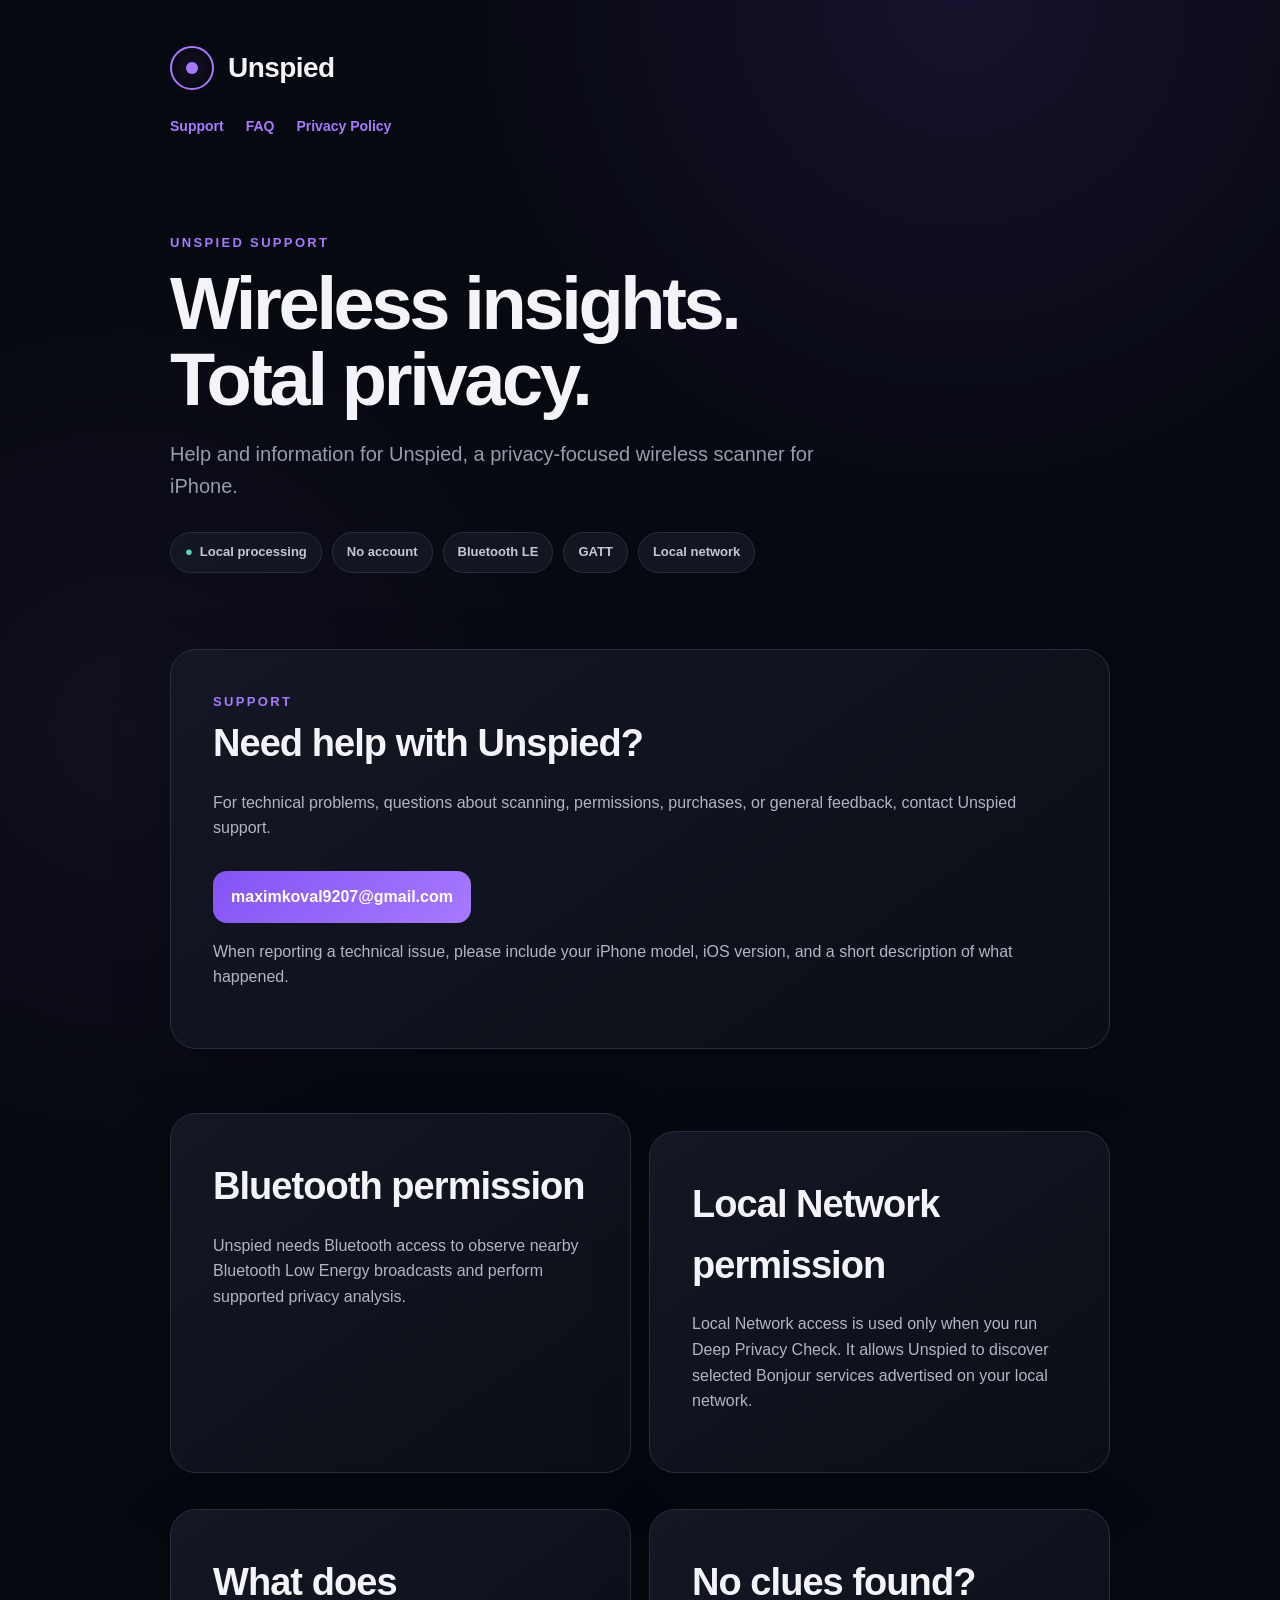
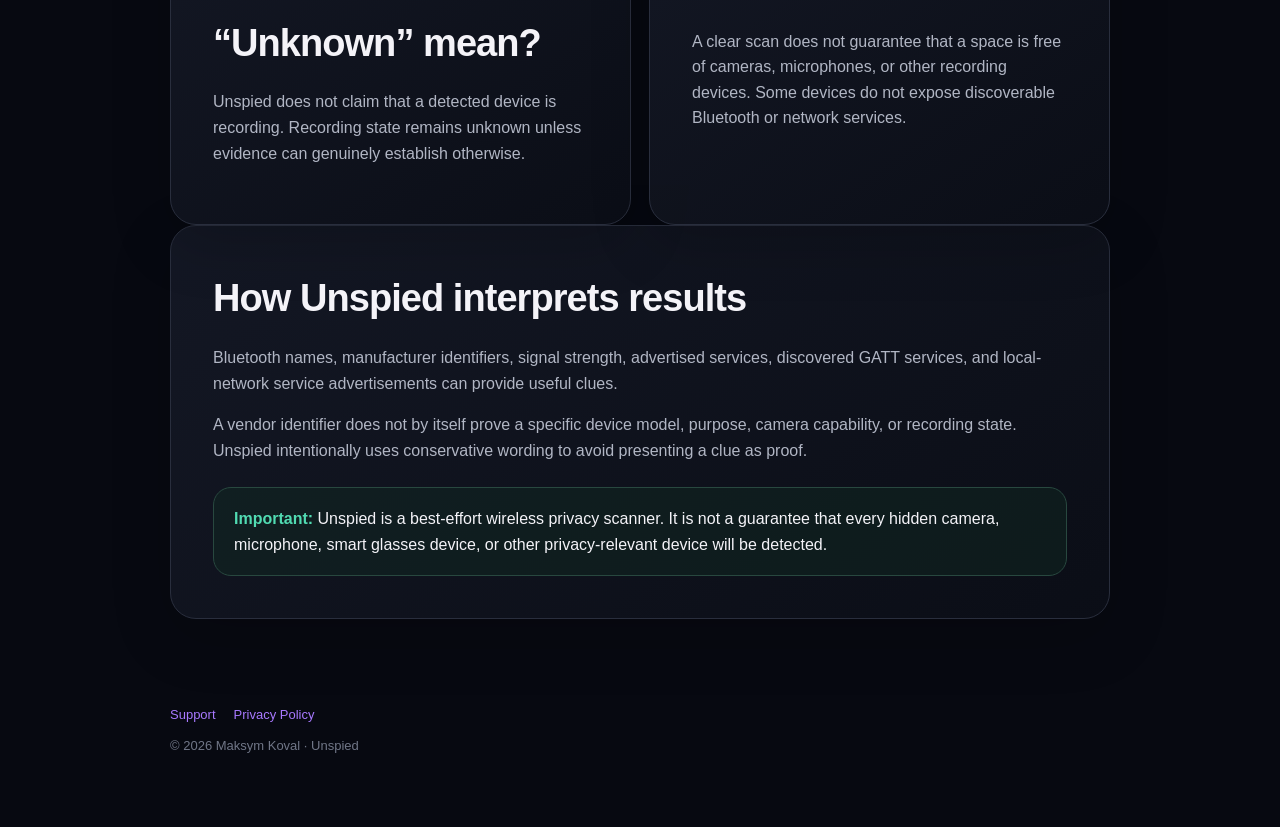
==== index.html @ 08357d12 "feat: publish Unspied support and privacy pages" ====
<!doctype html>
<html lang="en">
<head>
  <meta charset="utf-8">
  <meta name="viewport" content="width=device-width, initial-scale=1">
  <meta name="description" content="Official support for Unspied — Wireless Privacy Scanner.">
  <title>Unspied Support</title>
  <link rel="stylesheet" href="styles.css">
</head>
<body>

<header class="shell">
  <div class="brand">
    <span class="logo" aria-hidden="true"></span>
    <span>Unspied</span>
  </div>

  <nav>
    <a href="#support">Support</a>
    <a href="#faq">FAQ</a>
    <a href="privacy.html">Privacy Policy</a>
  </nav>
</header>

<main>

  <div class="hero shell">
    <div class="eyebrow">Unspied Support</div>
    <h1>Wireless insights.<br>Total privacy.</h1>

    <p class="lead">
      Help and information for Unspied, a privacy-focused wireless scanner
      for iPhone.
    </p>

    <div class="badges">
      <span class="badge green">Local processing</span>
      <span class="badge">No account</span>
      <span class="badge">Bluetooth LE</span>
      <span class="badge">GATT</span>
      <span class="badge">Local network</span>
    </div>
  </div>

  <section id="support" class="shell">
    <div class="card">
      <div class="eyebrow">Support</div>
      <h2>Need help with Unspied?</h2>

      <p>
        For technical problems, questions about scanning, permissions,
        purchases, or general feedback, contact Unspied support.
      </p>

      <a class="contact" href="mailto:maximkoval9207@gmail.com">
        maximkoval9207@gmail.com
      </a>

      <p>
        When reporting a technical issue, please include your iPhone model,
        iOS version, and a short description of what happened.
      </p>
    </div>
  </section>

  <section id="faq" class="shell">
    <div class="grid">

      <div class="card">
        <h2>Bluetooth permission</h2>
        <p>
          Unspied needs Bluetooth access to observe nearby Bluetooth Low
          Energy broadcasts and perform supported privacy analysis.
        </p>
      </div>

      <div class="card">
        <h2>Local Network permission</h2>
        <p>
          Local Network access is used only when you run Deep Privacy Check.
          It allows Unspied to discover selected Bonjour services advertised
          on your local network.
        </p>
      </div>

      <div class="card">
        <h2>What does “Unknown” mean?</h2>
        <p>
          Unspied does not claim that a detected device is recording.
          Recording state remains unknown unless evidence can genuinely
          establish otherwise.
        </p>
      </div>

      <div class="card">
        <h2>No clues found?</h2>
        <p>
          A clear scan does not guarantee that a space is free of cameras,
          microphones, or other recording devices. Some devices do not expose
          discoverable Bluetooth or network services.
        </p>
      </div>

    </div>

    <div class="card">
      <h2>How Unspied interprets results</h2>

      <p>
        Bluetooth names, manufacturer identifiers, signal strength,
        advertised services, discovered GATT services, and local-network
        service advertisements can provide useful clues.
      </p>

      <p>
        A vendor identifier does not by itself prove a specific device model,
        purpose, camera capability, or recording state. Unspied intentionally
        uses conservative wording to avoid presenting a clue as proof.
      </p>

      <div class="notice">
        <strong>Important:</strong>
        Unspied is a best-effort wireless privacy scanner. It is not a
        guarantee that every hidden camera, microphone, smart glasses device,
        or other privacy-relevant device will be detected.
      </div>
    </div>
  </section>

</main>

<footer class="shell">
  <div class="footer-links">
    <a href="https://maximkoval9207.github.io/unspied-support/">Support</a>
    <a href="https://maximkoval9207.github.io/unspied-support/privacy.html">Privacy Policy</a>
  </div>

  <div>© 2026 Maksym Koval · Unspied</div>
</footer>

</body>
</html>
---- styles.css ----
:root {
  color-scheme: dark;
  --bg: #070911;
  --panel: #10131d;
  --panel2: #151925;
  --line: #292e3d;
  --text: #f4f3f8;
  --muted: #969cad;
  --purple: #a879ff;
  --purple2: #8453f5;
  --green: #51dbb2;
}

* {
  box-sizing: border-box;
}

html {
  scroll-behavior: smooth;
}

body {
  margin: 0;
  background:
    radial-gradient(circle at 75% 0%, rgba(132,83,245,.12), transparent 32rem),
    radial-gradient(circle at 10% 30%, rgba(168,121,255,.06), transparent 28rem),
    var(--bg);
  color: var(--text);
  font-family:
    -apple-system, BlinkMacSystemFont, "Segoe UI",
    Helvetica, Arial, sans-serif;
  line-height: 1.6;
}

a {
  color: var(--purple);
  text-decoration: none;
}

a:hover {
  text-decoration: underline;
}

.shell {
  width: min(940px, calc(100% - 36px));
  margin: 0 auto;
}

header {
  padding: 46px 0 24px;
}

.brand {
  display: flex;
  align-items: center;
  gap: 14px;
  font-size: 28px;
  font-weight: 800;
  letter-spacing: -.02em;
}

.logo {
  width: 44px;
  height: 44px;
  border: 2px solid var(--purple);
  border-radius: 50%;
  display: grid;
  place-items: center;
}

.logo::after {
  content: "";
  width: 12px;
  height: 12px;
  background: var(--purple);
  border-radius: 50%;
  box-shadow: 0 0 22px rgba(168,121,255,.55);
}

nav {
  display: flex;
  flex-wrap: wrap;
  gap: 22px;
  margin-top: 24px;
  font-size: 14px;
  font-weight: 700;
}

.hero {
  padding: 72px 0 44px;
}

.eyebrow {
  color: var(--purple);
  text-transform: uppercase;
  letter-spacing: .18em;
  font-size: 13px;
  font-weight: 800;
}

h1 {
  margin: 12px 0 20px;
  max-width: 760px;
  font-size: clamp(42px, 8vw, 74px);
  line-height: 1.03;
  letter-spacing: -.045em;
}

.lead {
  max-width: 700px;
  color: var(--muted);
  font-size: 20px;
}

.badges {
  display: flex;
  flex-wrap: wrap;
  gap: 10px;
  margin: 30px 0 0;
}

.badge {
  border: 1px solid var(--line);
  background: rgba(21,25,37,.8);
  border-radius: 999px;
  padding: 9px 14px;
  color: #c4c8d2;
  font-size: 13px;
  font-weight: 700;
}

.badge.green::before {
  content: "●";
  color: var(--green);
  margin-right: 7px;
}

section {
  padding: 32px 0;
}

.card {
  border: 1px solid var(--line);
  border-radius: 26px;
  background:
    linear-gradient(145deg, rgba(20,24,36,.97), rgba(11,14,22,.97));
  padding: clamp(24px, 5vw, 42px);
  box-shadow: 0 18px 60px rgba(0,0,0,.18);
}

.card + .card {
  margin-top: 18px;
}

h2 {
  margin: 0 0 16px;
  font-size: clamp(28px, 5vw, 38px);
  letter-spacing: -.025em;
}

h3 {
  margin-top: 28px;
  margin-bottom: 8px;
  font-size: 18px;
}

p, li {
  color: #b1b6c4;
}

strong {
  color: var(--text);
}

.contact {
  display: inline-flex;
  align-items: center;
  gap: 10px;
  margin-top: 14px;
  border-radius: 14px;
  padding: 13px 18px;
  background: linear-gradient(135deg, var(--purple2), var(--purple));
  color: white;
  font-weight: 800;
}

.contact:hover {
  text-decoration: none;
  filter: brightness(1.06);
}

.notice {
  margin-top: 24px;
  padding: 18px 20px;
  border: 1px solid #28483f;
  border-radius: 18px;
  background: rgba(17,44,35,.45);
}

.notice strong {
  color: var(--green);
}

.grid {
  display: grid;
  grid-template-columns: repeat(2, minmax(0, 1fr));
  gap: 18px;
}

footer {
  padding: 54px 0 70px;
  color: #707687;
  font-size: 13px;
}

.footer-links {
  display: flex;
  gap: 18px;
  flex-wrap: wrap;
  margin-bottom: 10px;
}

@media (max-width: 680px) {
  .grid {
    grid-template-columns: 1fr;
  }

  .hero {
    padding-top: 42px;
  }
}
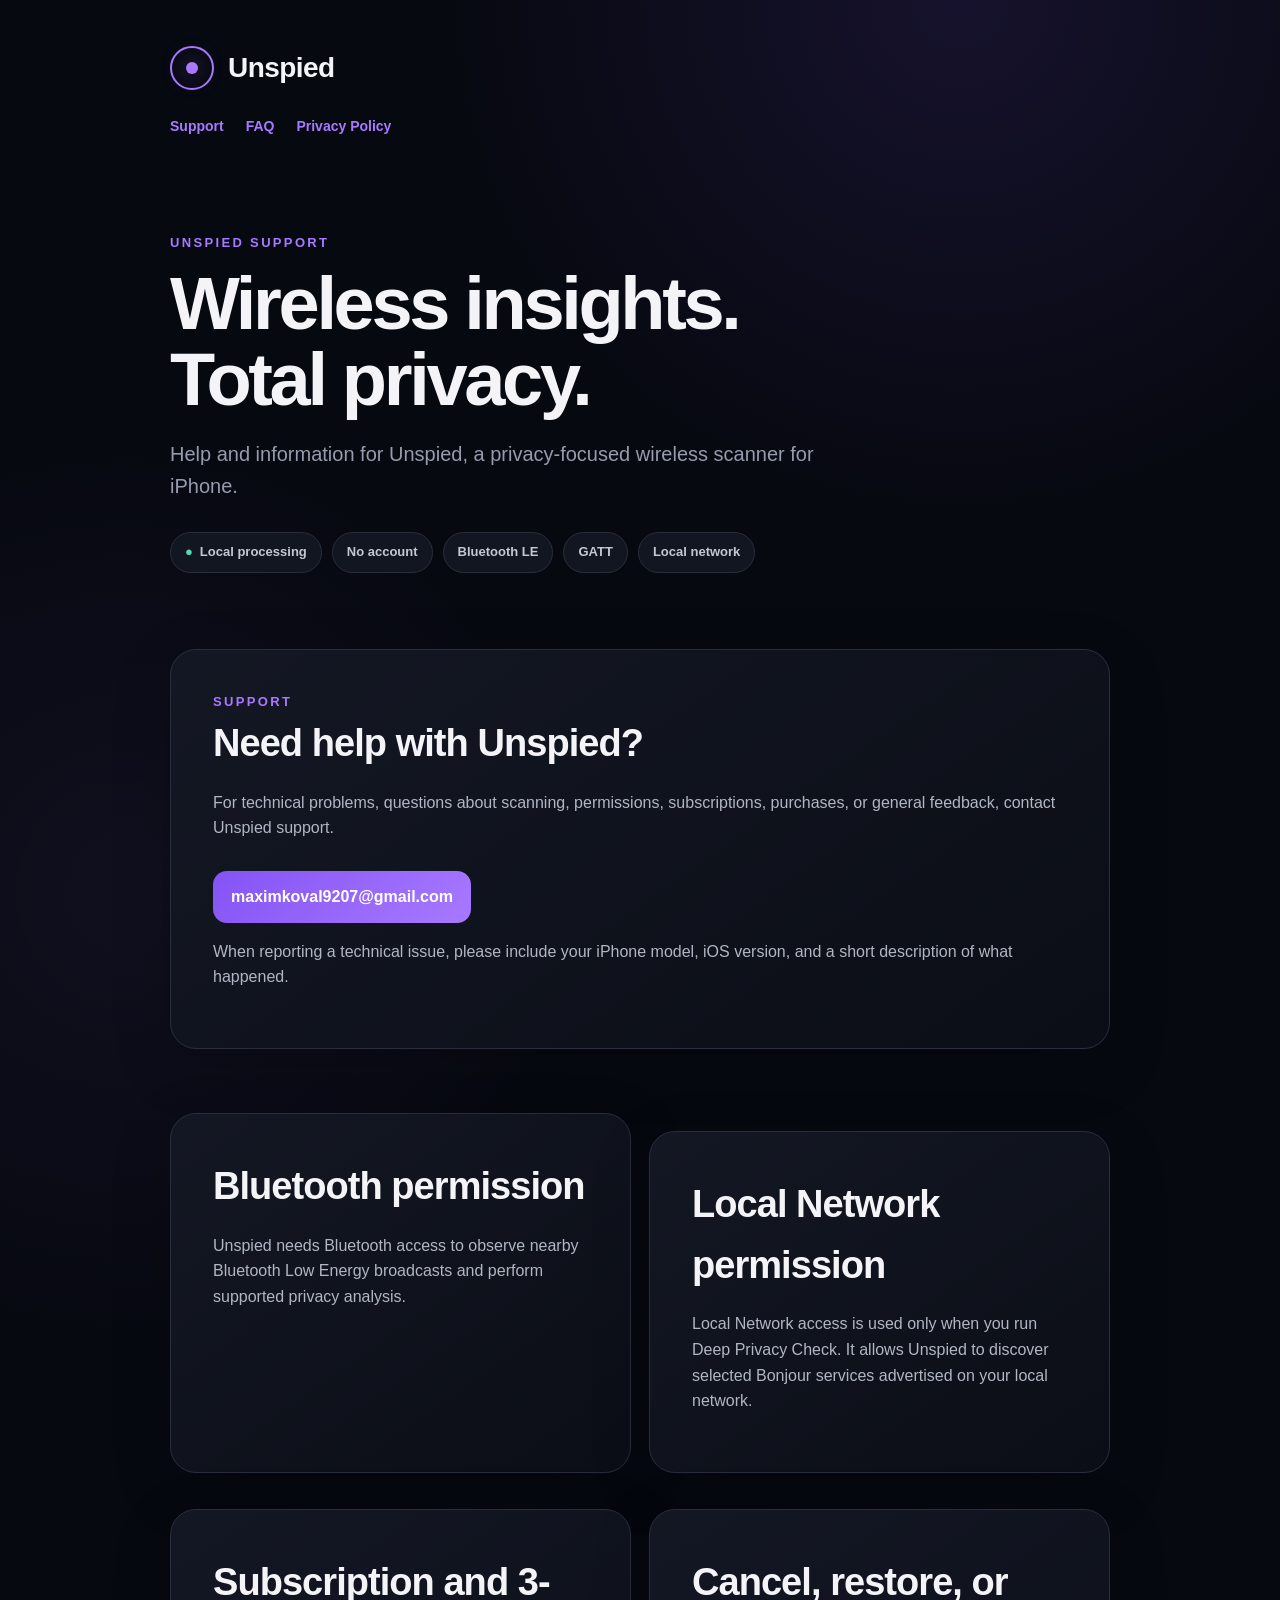
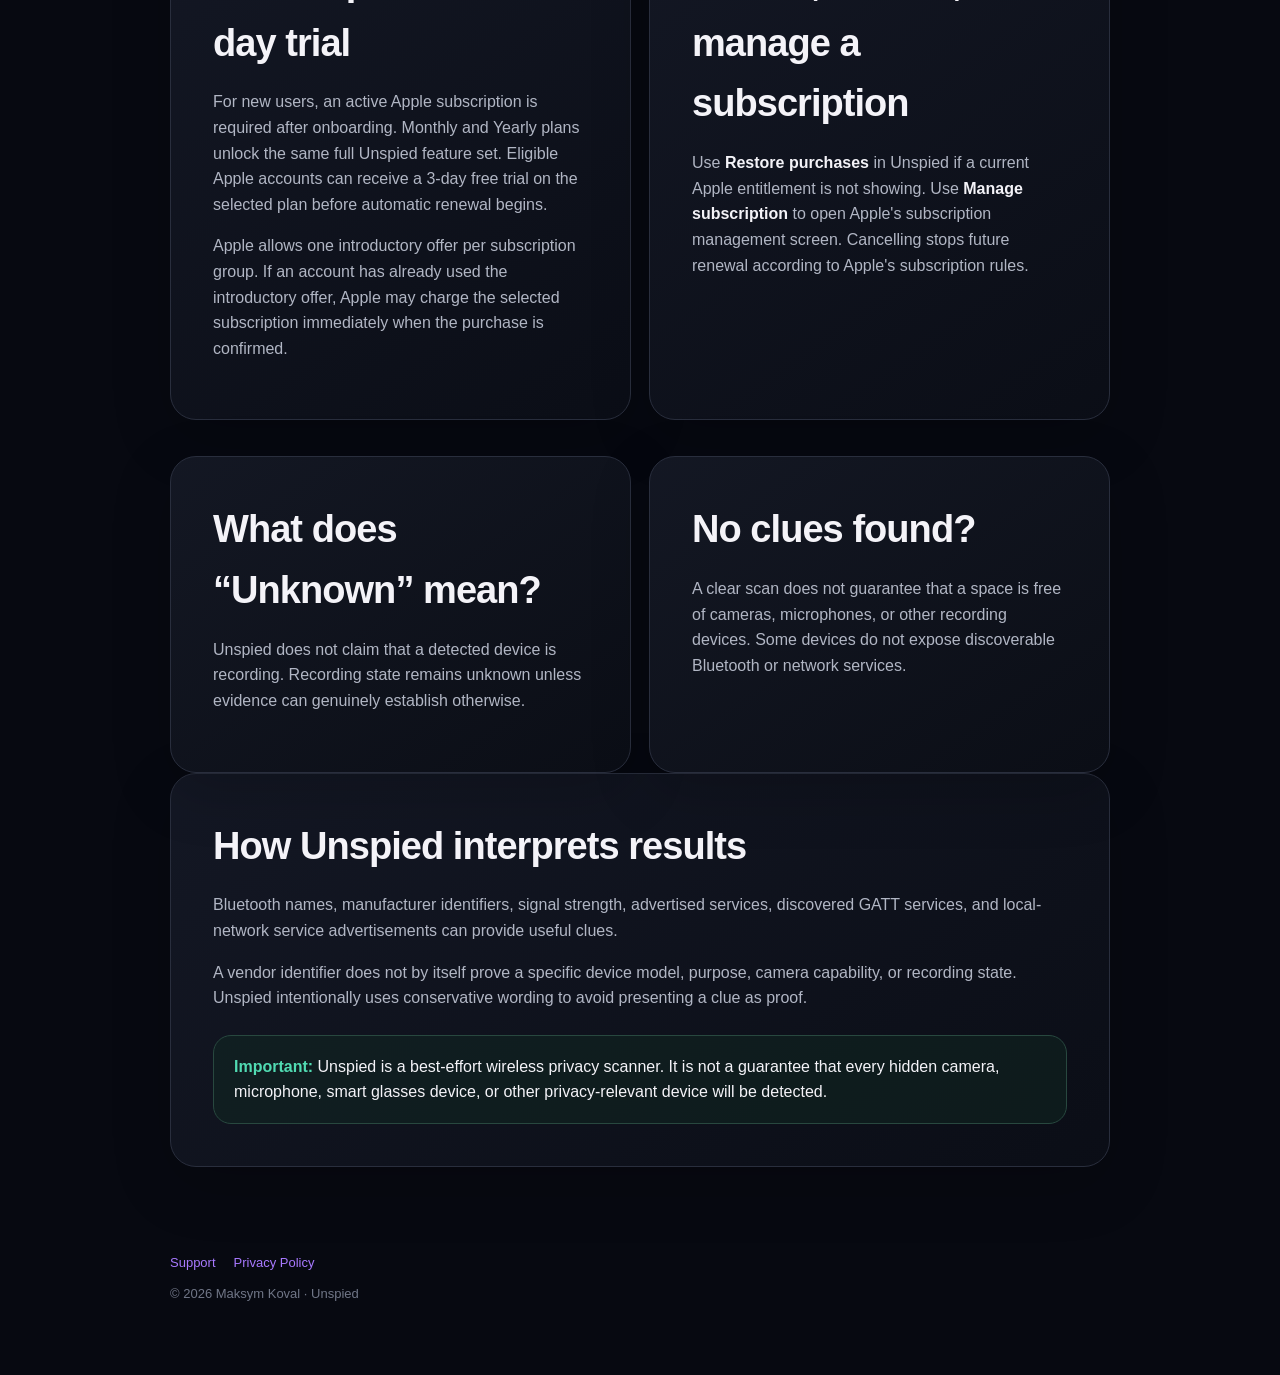
==== commit 334ca194: "docs: add subscription and trial support guidance" ====
--- a/index.html
+++ b/index.html
@@ -49,7 +49,7 @@
 
       <p>
         For technical problems, questions about scanning, permissions,
-        purchases, or general feedback, contact Unspied support.
+        subscriptions, purchases, or general feedback, contact Unspied support.
       </p>
 
       <a class="contact" href="mailto:maximkoval9207@gmail.com">
@@ -80,6 +80,31 @@
           Local Network access is used only when you run Deep Privacy Check.
           It allows Unspied to discover selected Bonjour services advertised
           on your local network.
+        </p>
+      </div>
+
+      <div class="card">
+        <h2>Subscription and 3-day trial</h2>
+        <p>
+          For new users, an active Apple subscription is required after
+          onboarding. Monthly and Yearly plans unlock the same full Unspied
+          feature set. Eligible Apple accounts can receive a 3-day free trial
+          on the selected plan before automatic renewal begins.
+        </p>
+        <p>
+          Apple allows one introductory offer per subscription group. If an
+          account has already used the introductory offer, Apple may charge the
+          selected subscription immediately when the purchase is confirmed.
+        </p>
+      </div>
+
+      <div class="card">
+        <h2>Cancel, restore, or manage a subscription</h2>
+        <p>
+          Use <strong>Restore purchases</strong> in Unspied if a current Apple
+          entitlement is not showing. Use <strong>Manage subscription</strong>
+          to open Apple&apos;s subscription management screen. Cancelling stops
+          future renewal according to Apple&apos;s subscription rules.
         </p>
       </div>
 
@@ -139,4 +164,4 @@
 </footer>
 
 </body>
-</html>+</html>
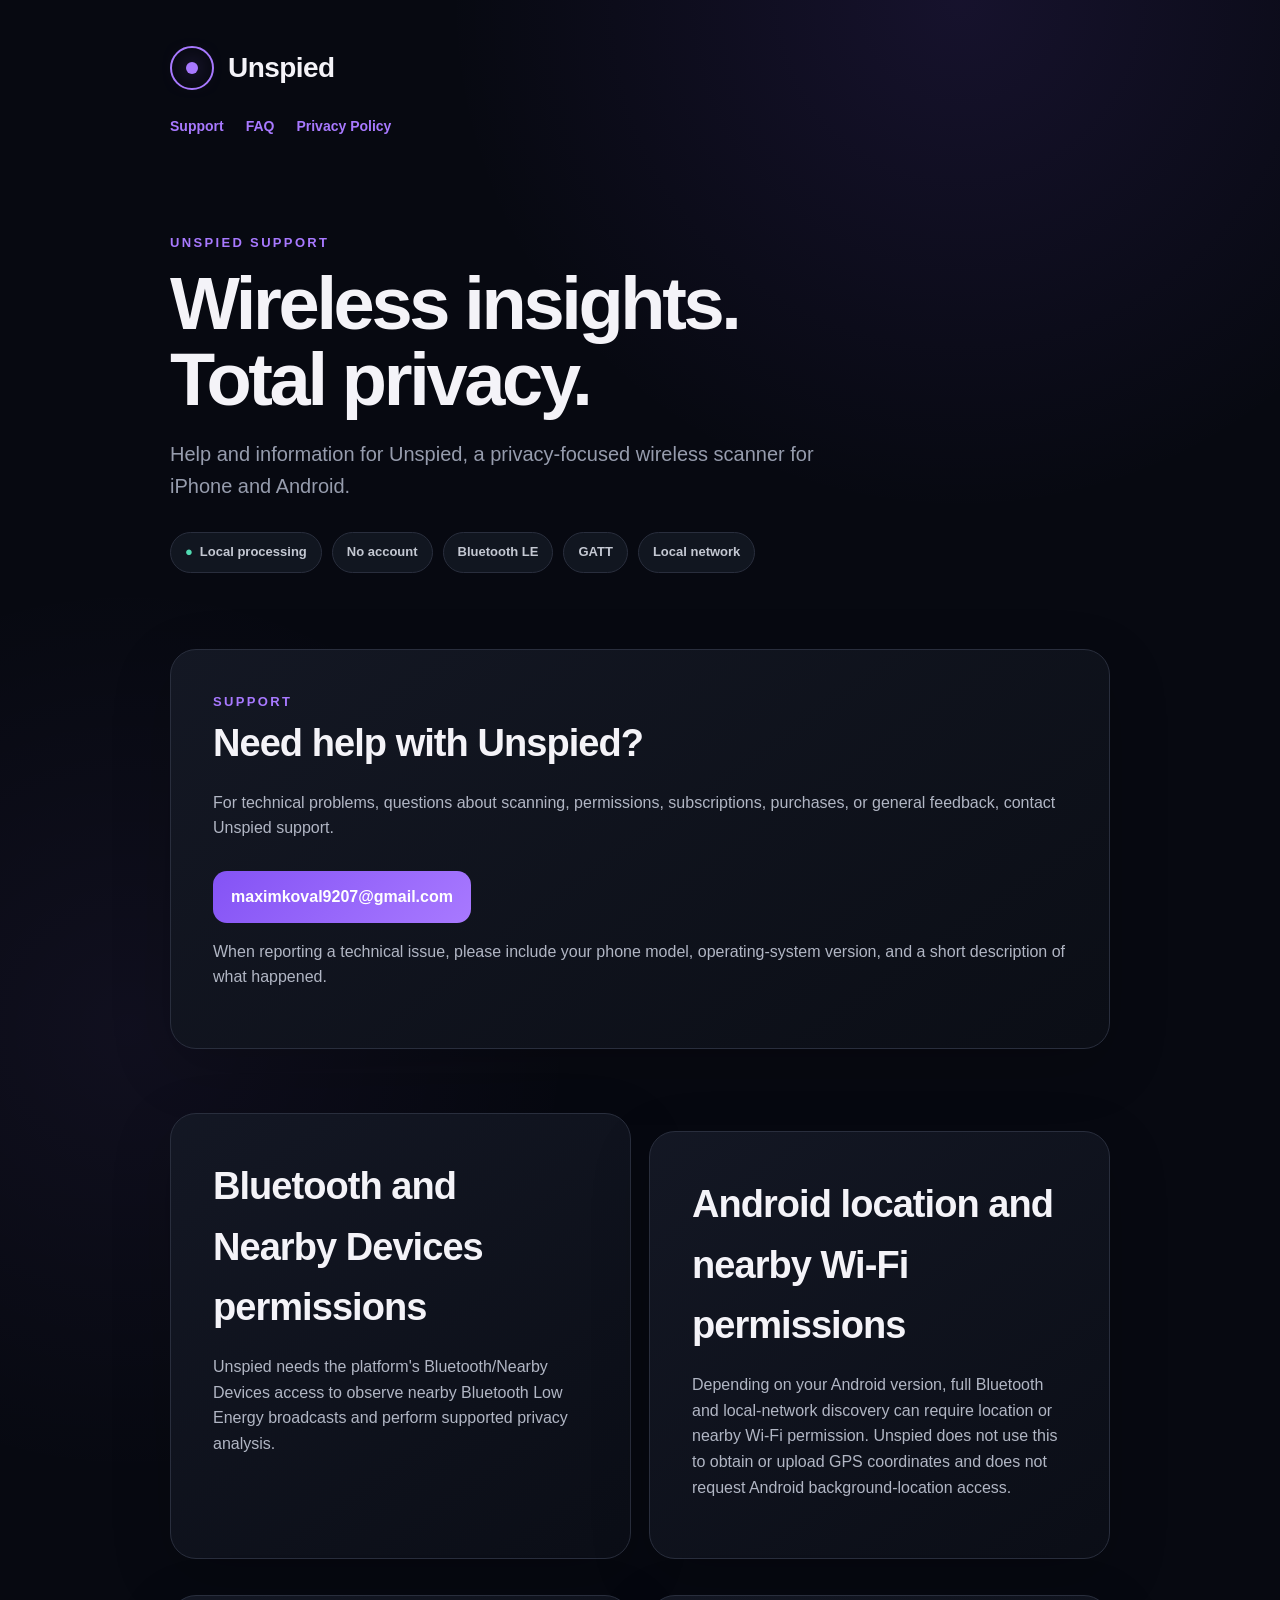
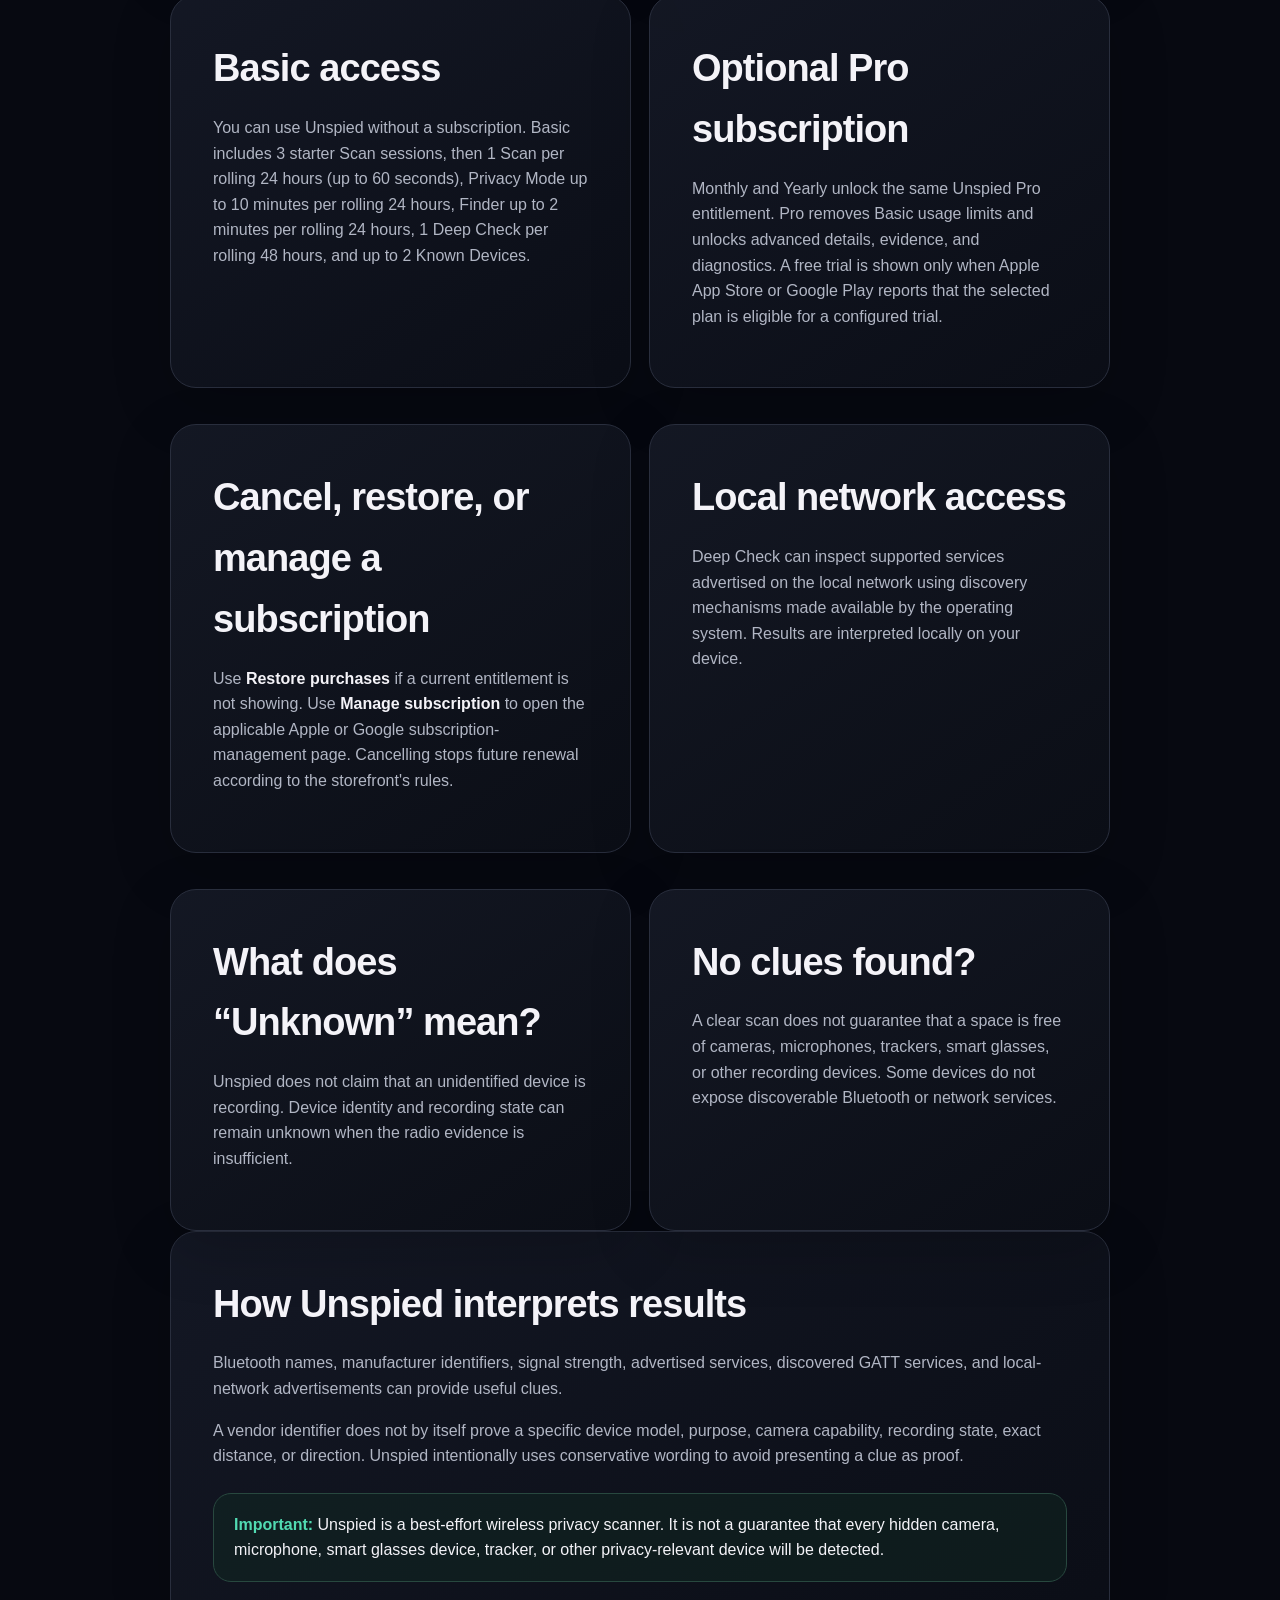
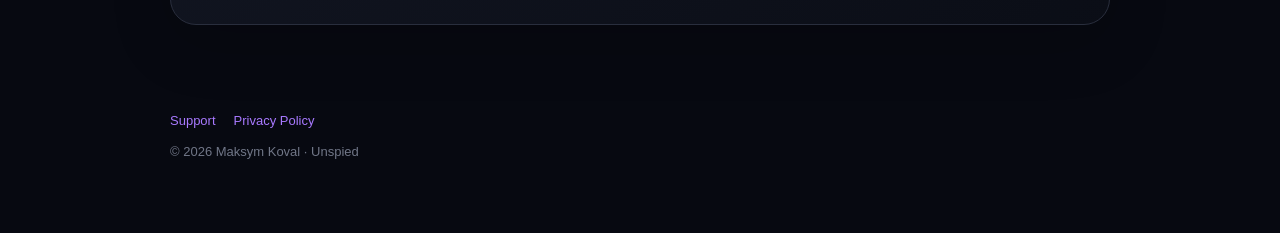
==== commit f93f2dd0: "docs: publish Basic plus optional Pro support model" ====
--- a/index.html
+++ b/index.html
@@ -14,7 +14,6 @@
     <span class="logo" aria-hidden="true"></span>
     <span>Unspied</span>
   </div>
-
   <nav>
     <a href="#support">Support</a>
     <a href="#faq">FAQ</a>
@@ -23,16 +22,13 @@
 </header>
 
 <main>
-
   <div class="hero shell">
     <div class="eyebrow">Unspied Support</div>
     <h1>Wireless insights.<br>Total privacy.</h1>
-
     <p class="lead">
-      Help and information for Unspied, a privacy-focused wireless scanner
-      for iPhone.
+      Help and information for Unspied, a privacy-focused wireless scanner for
+      iPhone and Android.
     </p>
-
     <div class="badges">
       <span class="badge green">Local processing</span>
       <span class="badge">No account</span>
@@ -46,74 +42,84 @@
     <div class="card">
       <div class="eyebrow">Support</div>
       <h2>Need help with Unspied?</h2>
-
       <p>
         For technical problems, questions about scanning, permissions,
         subscriptions, purchases, or general feedback, contact Unspied support.
       </p>
-
-      <a class="contact" href="mailto:maximkoval9207@gmail.com">
-        maximkoval9207@gmail.com
-      </a>
-
+      <a class="contact" href="mailto:maximkoval9207@gmail.com">maximkoval9207@gmail.com</a>
       <p>
-        When reporting a technical issue, please include your iPhone model,
-        iOS version, and a short description of what happened.
+        When reporting a technical issue, please include your phone model,
+        operating-system version, and a short description of what happened.
       </p>
     </div>
   </section>
 
   <section id="faq" class="shell">
     <div class="grid">
-
       <div class="card">
-        <h2>Bluetooth permission</h2>
+        <h2>Bluetooth and Nearby Devices permissions</h2>
         <p>
-          Unspied needs Bluetooth access to observe nearby Bluetooth Low
-          Energy broadcasts and perform supported privacy analysis.
+          Unspied needs the platform's Bluetooth/Nearby Devices access to observe
+          nearby Bluetooth Low Energy broadcasts and perform supported privacy analysis.
         </p>
       </div>
 
       <div class="card">
-        <h2>Local Network permission</h2>
+        <h2>Android location and nearby Wi-Fi permissions</h2>
         <p>
-          Local Network access is used only when you run Deep Privacy Check.
-          It allows Unspied to discover selected Bonjour services advertised
-          on your local network.
+          Depending on your Android version, full Bluetooth and local-network
+          discovery can require location or nearby Wi-Fi permission. Unspied does
+          not use this to obtain or upload GPS coordinates and does not request
+          Android background-location access.
         </p>
       </div>
 
       <div class="card">
-        <h2>Subscription and 3-day trial</h2>
+        <h2>Basic access</h2>
         <p>
-          For new users, an active Apple subscription is required after
-          onboarding. Monthly and Yearly plans unlock the same full Unspied
-          feature set. Eligible Apple accounts can receive a 3-day free trial
-          on the selected plan before automatic renewal begins.
+          You can use Unspied without a subscription. Basic includes 3 starter
+          Scan sessions, then 1 Scan per rolling 24 hours (up to 60 seconds),
+          Privacy Mode up to 10 minutes per rolling 24 hours, Finder up to
+          2 minutes per rolling 24 hours, 1 Deep Check per rolling 48 hours,
+          and up to 2 Known Devices.
         </p>
+      </div>
+
+      <div class="card">
+        <h2>Optional Pro subscription</h2>
         <p>
-          Apple allows one introductory offer per subscription group. If an
-          account has already used the introductory offer, Apple may charge the
-          selected subscription immediately when the purchase is confirmed.
+          Monthly and Yearly unlock the same Unspied Pro entitlement. Pro removes
+          Basic usage limits and unlocks advanced details, evidence, and diagnostics.
+          A free trial is shown only when Apple App Store or Google Play reports
+          that the selected plan is eligible for a configured trial.
         </p>
       </div>
 
       <div class="card">
         <h2>Cancel, restore, or manage a subscription</h2>
         <p>
-          Use <strong>Restore purchases</strong> in Unspied if a current Apple
-          entitlement is not showing. Use <strong>Manage subscription</strong>
-          to open Apple&apos;s subscription management screen. Cancelling stops
-          future renewal according to Apple&apos;s subscription rules.
+          Use <strong>Restore purchases</strong> if a current entitlement is not
+          showing. Use <strong>Manage subscription</strong> to open the applicable
+          Apple or Google subscription-management page. Cancelling stops future
+          renewal according to the storefront's rules.
+        </p>
+      </div>
+
+      <div class="card">
+        <h2>Local network access</h2>
+        <p>
+          Deep Check can inspect supported services advertised on the local
+          network using discovery mechanisms made available by the operating system.
+          Results are interpreted locally on your device.
         </p>
       </div>
 
       <div class="card">
         <h2>What does “Unknown” mean?</h2>
         <p>
-          Unspied does not claim that a detected device is recording.
-          Recording state remains unknown unless evidence can genuinely
-          establish otherwise.
+          Unspied does not claim that an unidentified device is recording.
+          Device identity and recording state can remain unknown when the radio
+          evidence is insufficient.
         </p>
       </div>
 
@@ -121,37 +127,32 @@
         <h2>No clues found?</h2>
         <p>
           A clear scan does not guarantee that a space is free of cameras,
-          microphones, or other recording devices. Some devices do not expose
-          discoverable Bluetooth or network services.
+          microphones, trackers, smart glasses, or other recording devices.
+          Some devices do not expose discoverable Bluetooth or network services.
         </p>
       </div>
-
     </div>
 
     <div class="card">
       <h2>How Unspied interprets results</h2>
-
       <p>
-        Bluetooth names, manufacturer identifiers, signal strength,
-        advertised services, discovered GATT services, and local-network
-        service advertisements can provide useful clues.
+        Bluetooth names, manufacturer identifiers, signal strength, advertised
+        services, discovered GATT services, and local-network advertisements can
+        provide useful clues.
       </p>
-
       <p>
         A vendor identifier does not by itself prove a specific device model,
-        purpose, camera capability, or recording state. Unspied intentionally
-        uses conservative wording to avoid presenting a clue as proof.
+        purpose, camera capability, recording state, exact distance, or direction.
+        Unspied intentionally uses conservative wording to avoid presenting a clue as proof.
       </p>
-
       <div class="notice">
         <strong>Important:</strong>
-        Unspied is a best-effort wireless privacy scanner. It is not a
-        guarantee that every hidden camera, microphone, smart glasses device,
-        or other privacy-relevant device will be detected.
+        Unspied is a best-effort wireless privacy scanner. It is not a guarantee
+        that every hidden camera, microphone, smart glasses device, tracker, or
+        other privacy-relevant device will be detected.
       </div>
     </div>
   </section>
-
 </main>
 
 <footer class="shell">
@@ -159,7 +160,6 @@
     <a href="https://maximkoval9207.github.io/unspied-support/">Support</a>
     <a href="https://maximkoval9207.github.io/unspied-support/privacy.html">Privacy Policy</a>
   </div>
-
   <div>© 2026 Maksym Koval · Unspied</div>
 </footer>
 
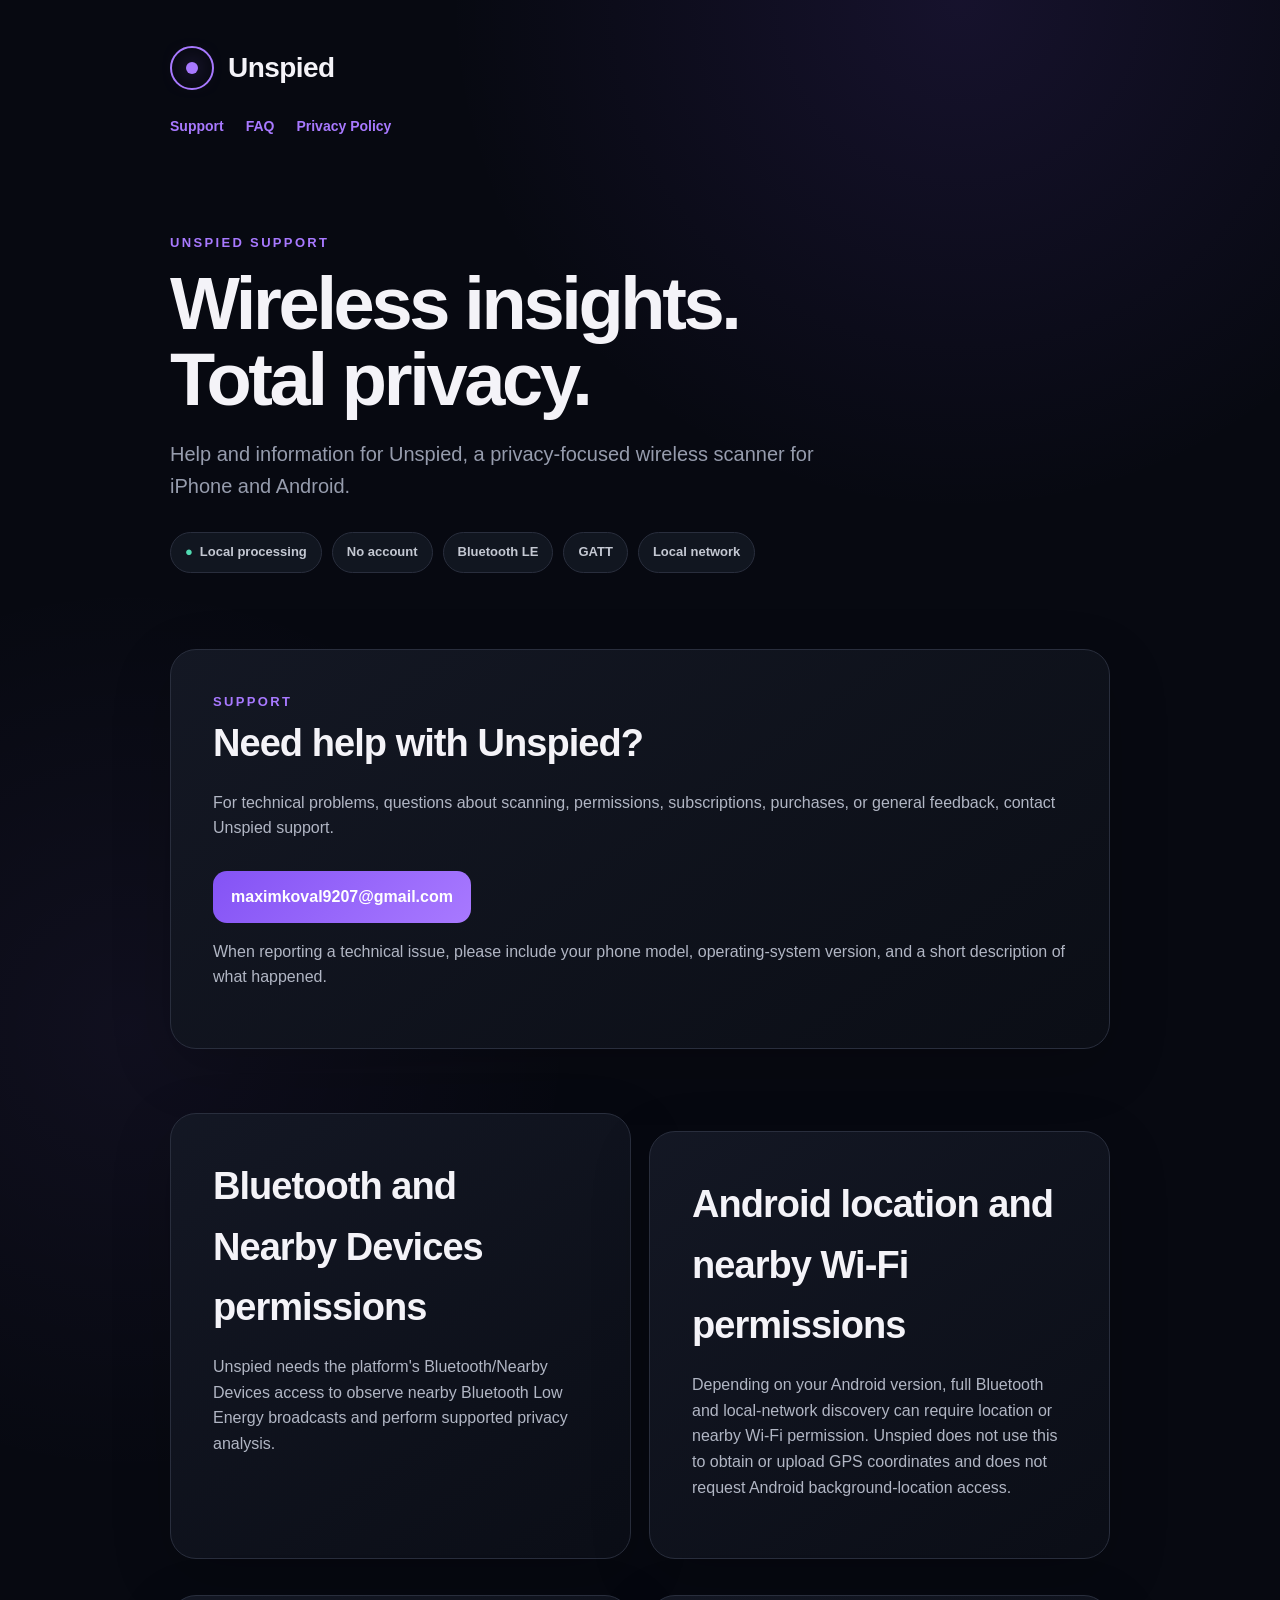
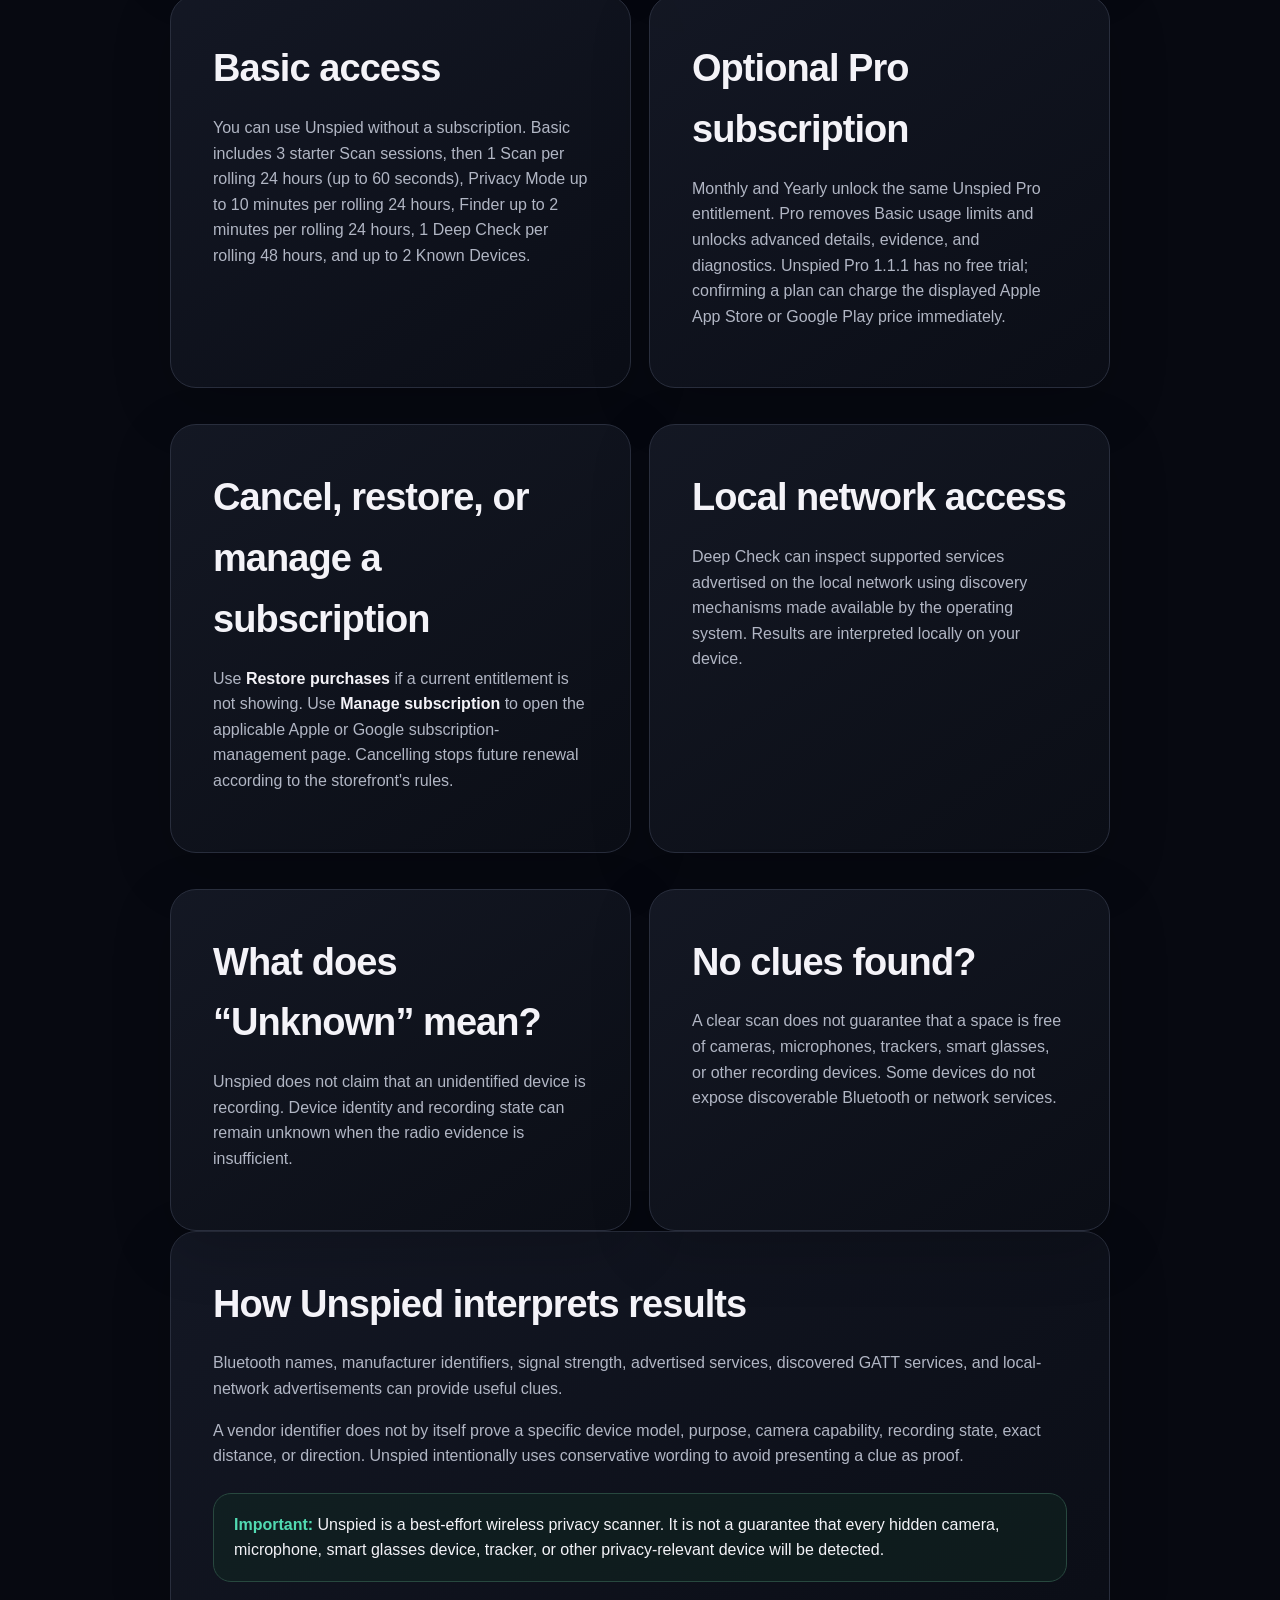
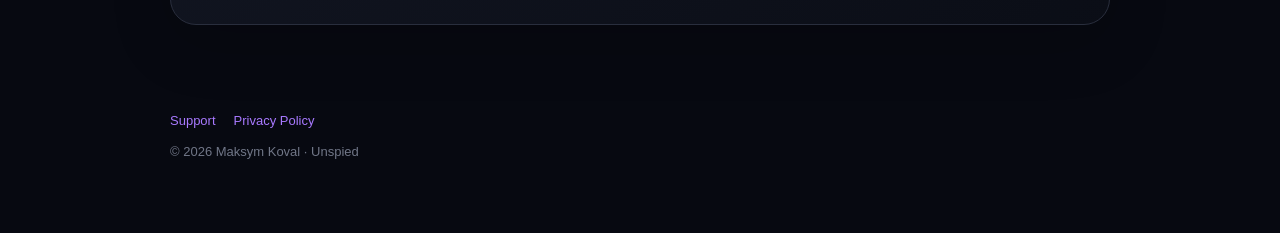
==== commit 89e7fac3: "docs: remove trial from Unspied Pro model" ====
--- a/index.html
+++ b/index.html
@@ -90,8 +90,8 @@
         <p>
           Monthly and Yearly unlock the same Unspied Pro entitlement. Pro removes
           Basic usage limits and unlocks advanced details, evidence, and diagnostics.
-          A free trial is shown only when Apple App Store or Google Play reports
-          that the selected plan is eligible for a configured trial.
+          Unspied Pro 1.1.1 has no free trial; confirming a plan can charge the
+          displayed Apple App Store or Google Play price immediately.
         </p>
       </div>
 
